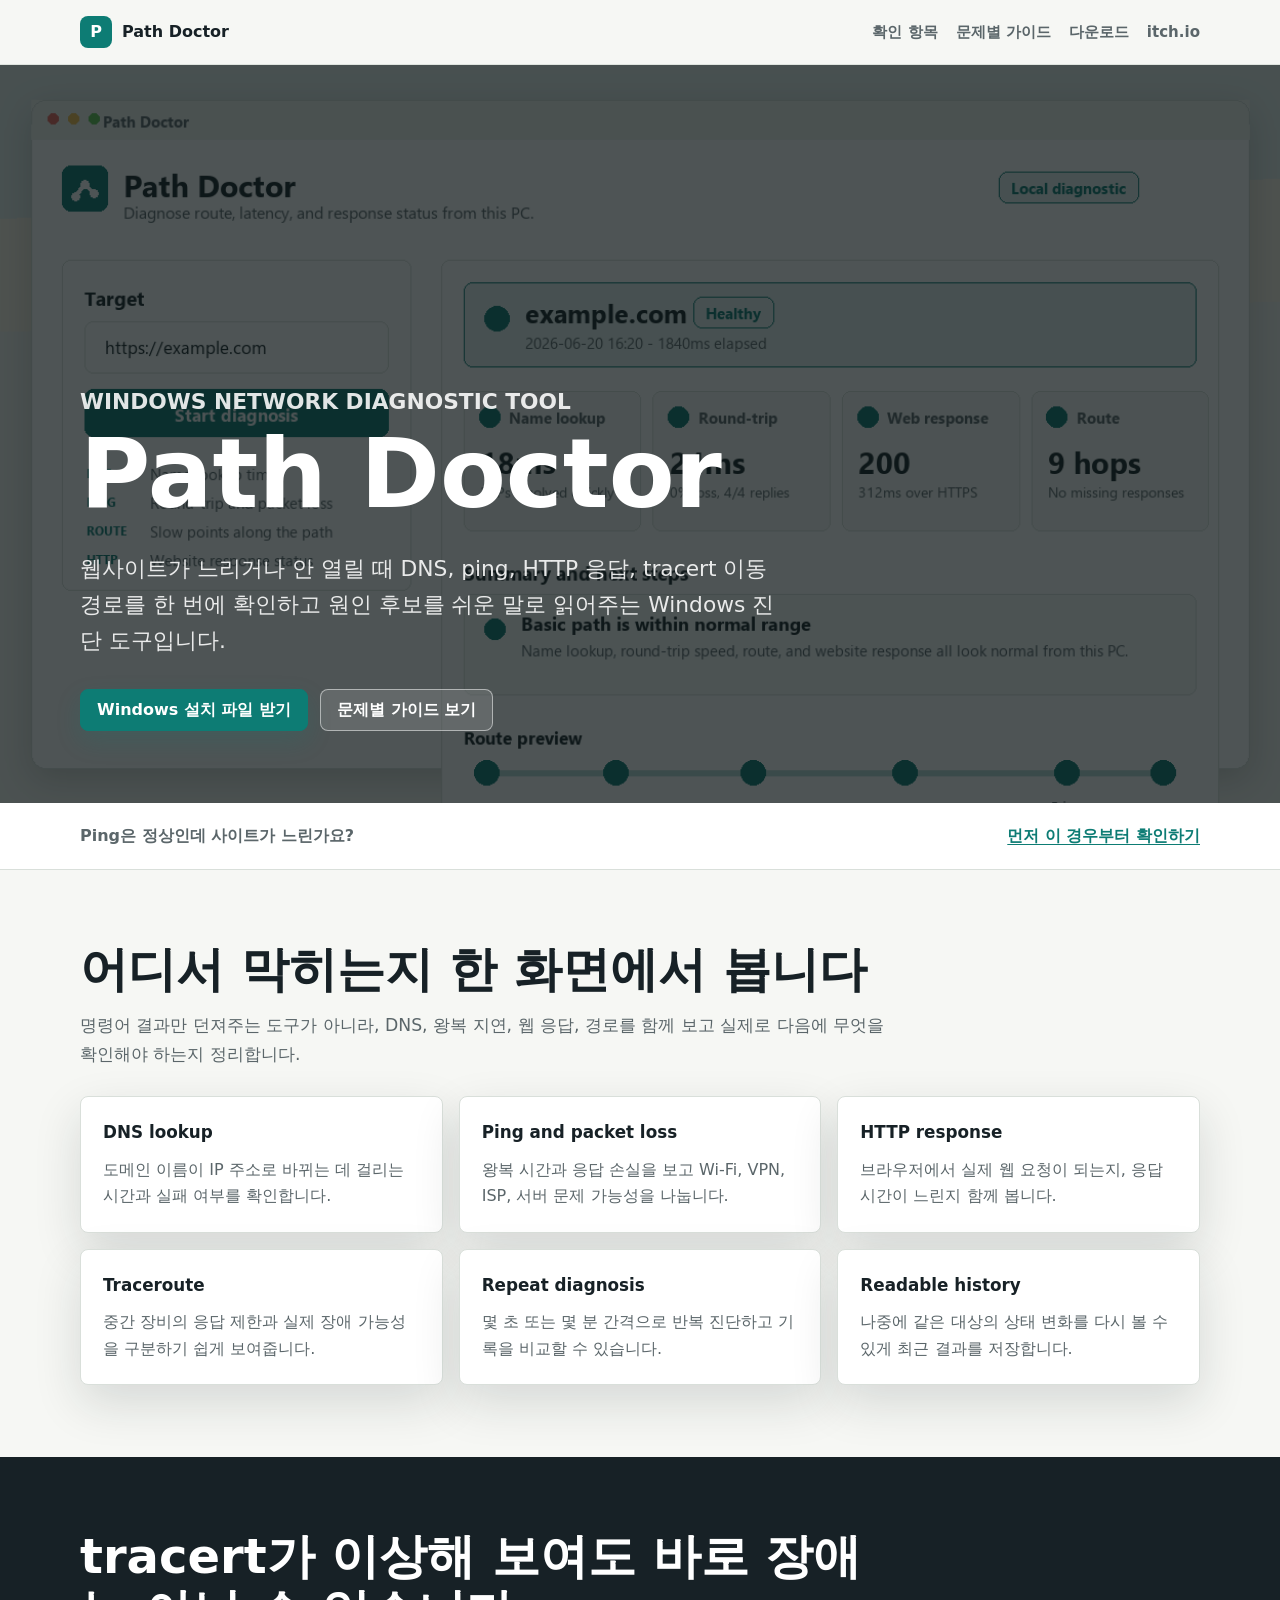
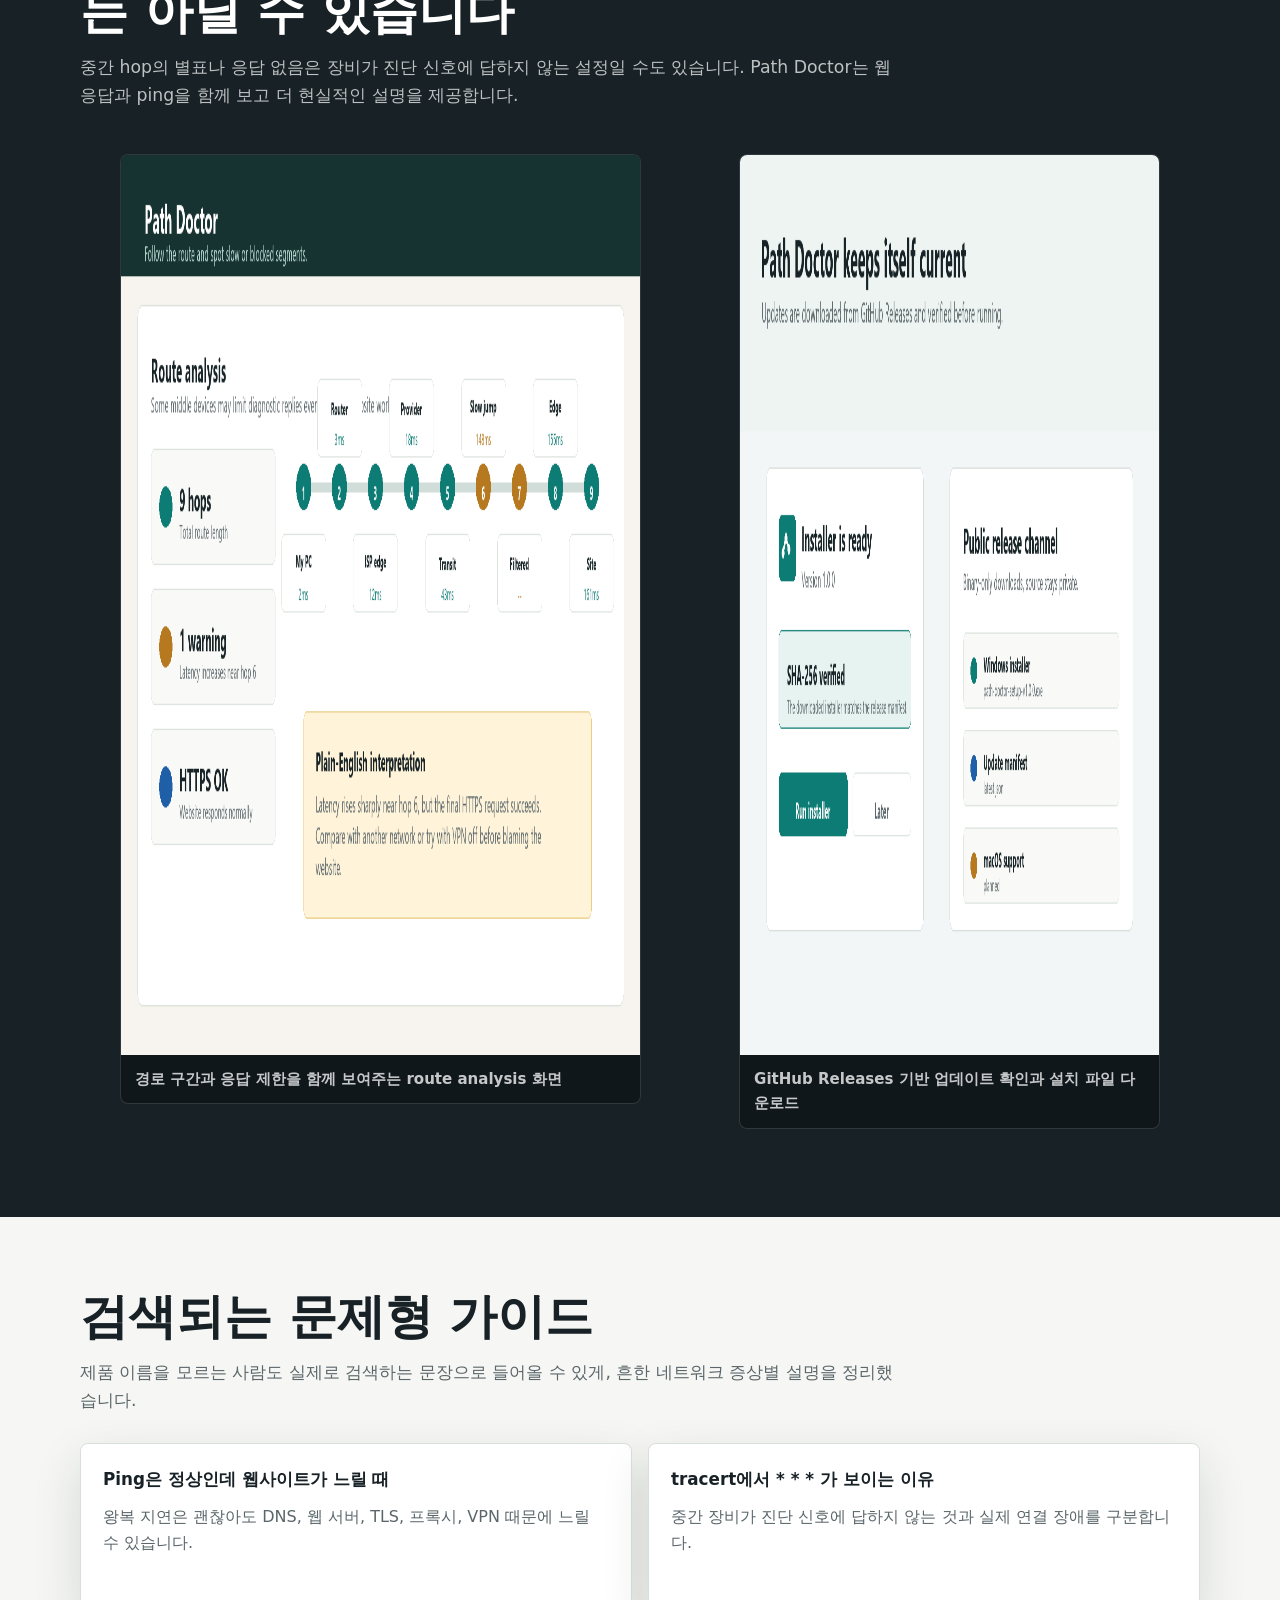
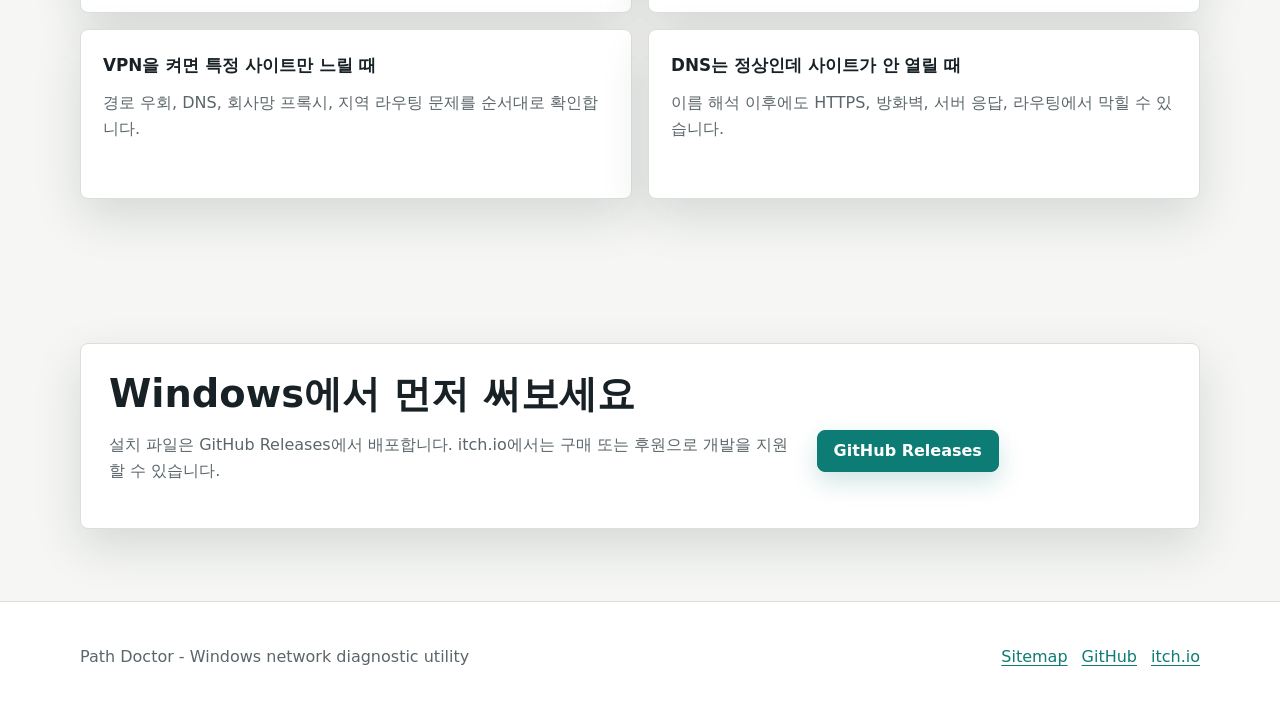
==== path-doctor/index.html @ 53abde6f "Add legacy path redirect" ====
<!doctype html>
<html lang="ko">
  <head>
    <meta charset="utf-8">
    <meta name="viewport" content="width=device-width, initial-scale=1">
    <meta http-equiv="refresh" content="0; url=../">
    <link rel="canonical" href="https://uwanggood.github.io/">
    <title>Path Doctor로 이동 중</title>
  </head>
  <body>
    <p><a href="../">Path Doctor SEO site로 이동합니다.</a></p>
  </body>
</html>
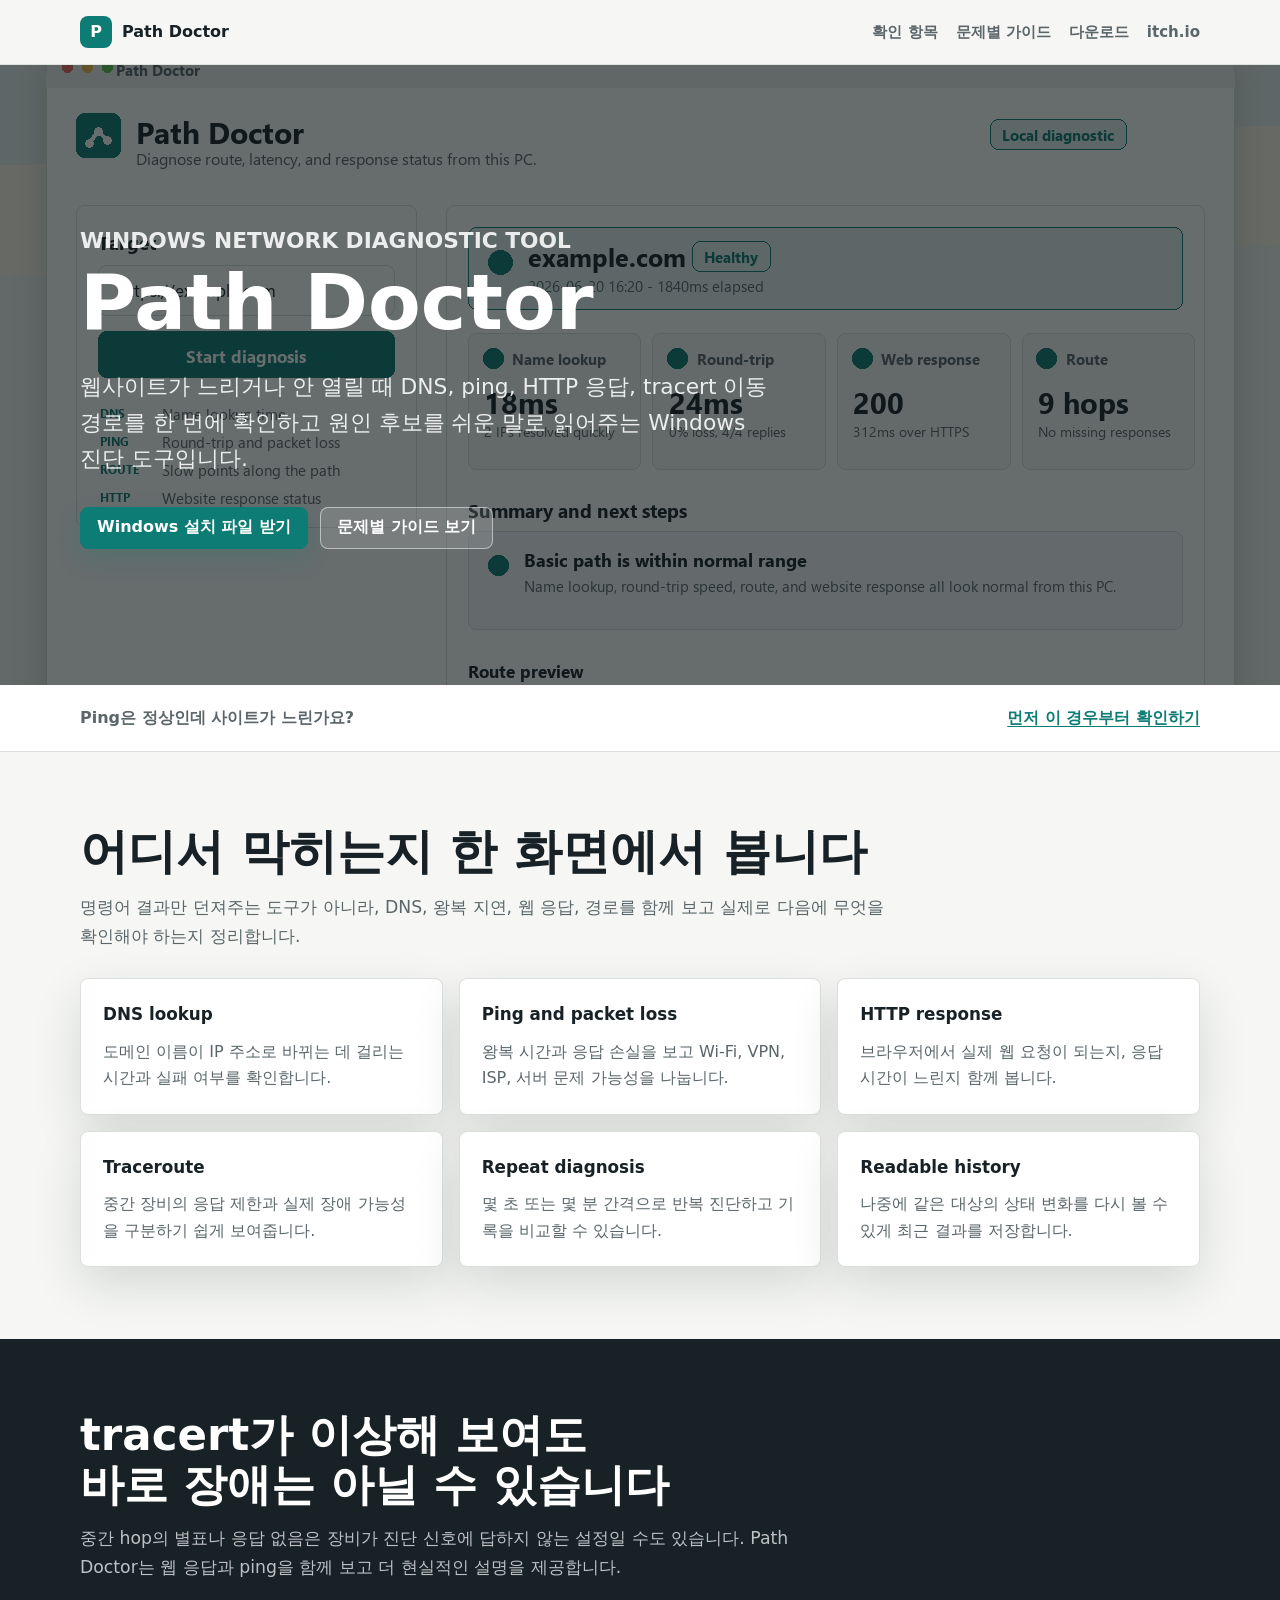
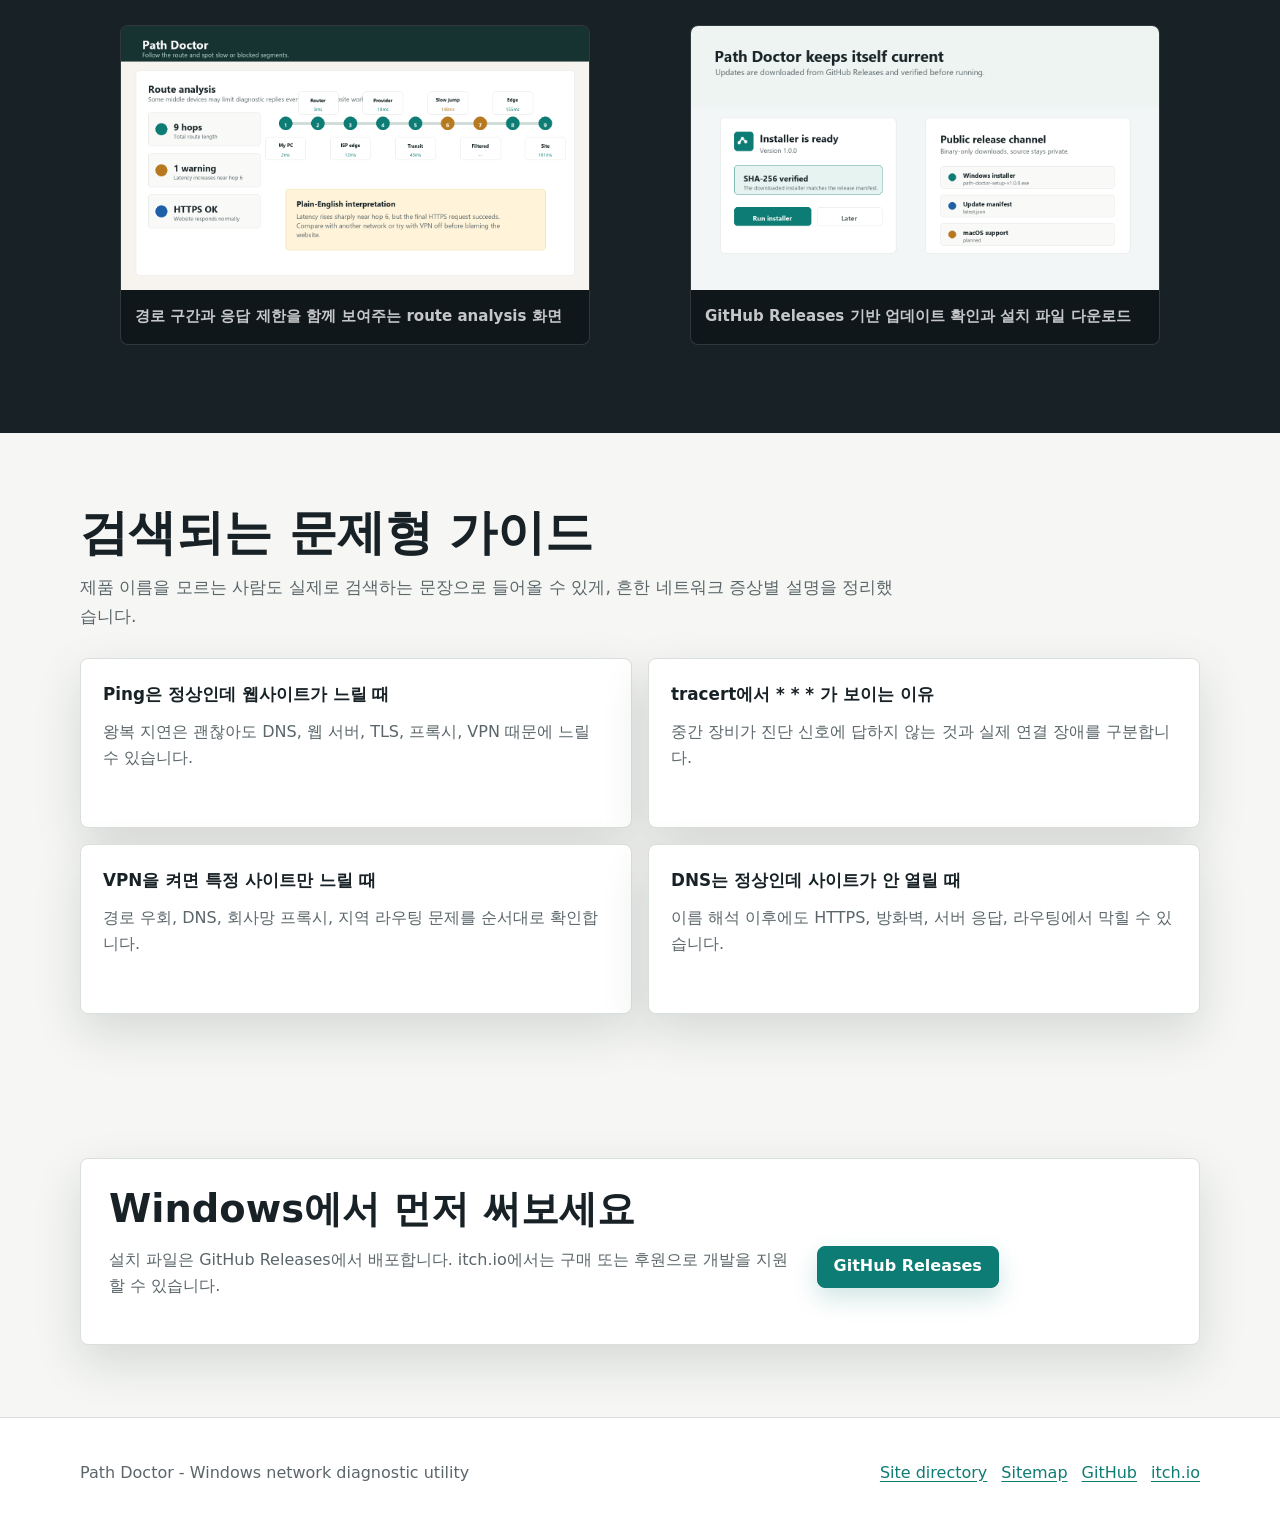
==== commit 3d4ed95a: "Move Path Doctor site under project URL" ====
--- a/path-doctor/index.html
+++ b/path-doctor/index.html
@@ -3,11 +3,180 @@
   <head>
     <meta charset="utf-8">
     <meta name="viewport" content="width=device-width, initial-scale=1">
-    <meta http-equiv="refresh" content="0; url=../">
-    <link rel="canonical" href="https://uwanggood.github.io/">
-    <title>Path Doctor로 이동 중</title>
+    <title>Path Doctor | 웹사이트가 느리거나 안 열릴 때 원인 확인</title>
+    <meta name="description" content="Path Doctor는 Windows에서 DNS, ping, 웹 응답, tracert 경로를 한 번에 확인하고 웹사이트가 느리거나 안 열리는 원인을 쉽게 읽어주는 네트워크 진단 도구입니다.">
+    <link rel="canonical" href="https://uwanggood.github.io/path-doctor/">
+    <meta property="og:type" content="website">
+    <meta property="og:title" content="Path Doctor | 웹사이트가 느리거나 안 열릴 때 원인 확인">
+    <meta property="og:description" content="Ping, DNS, HTTP 응답, traceroute 결과를 한 화면에서 보고 문제 가능성을 쉽게 확인하세요.">
+    <meta property="og:url" content="https://uwanggood.github.io/path-doctor/">
+    <meta property="og:image" content="https://uwanggood.github.io/assets/path-doctor-cover.png">
+    <meta name="twitter:card" content="summary_large_image">
+    <meta name="twitter:title" content="Path Doctor | 웹사이트가 느리거나 안 열릴 때 원인 확인">
+    <meta name="twitter:description" content="DNS, ping, 웹 응답, 이동 경로를 일반 사람이 읽기 쉬운 말로 요약합니다.">
+    <meta name="twitter:image" content="https://uwanggood.github.io/assets/path-doctor-cover.png">
+    <link rel="stylesheet" href="../styles.css?v=20260621c">
+    <script type="application/ld+json">
+      {
+        "@context": "https://schema.org",
+        "@type": "SoftwareApplication",
+        "name": "Path Doctor",
+        "applicationCategory": "UtilitiesApplication",
+        "operatingSystem": "Windows",
+        "description": "Windows network diagnostic tool that checks DNS, ping, HTTP response, and route hops, then explains likely causes in plain language.",
+        "image": "https://uwanggood.github.io/assets/path-doctor-cover.png",
+        "downloadUrl": "https://github.com/Uwanggood/path-doctor-releases/releases/latest",
+        "offers": {
+          "@type": "Offer",
+          "url": "https://uwanggood.itch.io/path-doctor",
+          "priceCurrency": "USD",
+          "price": "3"
+        },
+        "author": {
+          "@type": "Person",
+          "name": "Uwanggood"
+        }
+      }
+    </script>
   </head>
   <body>
-    <p><a href="../">Path Doctor SEO site로 이동합니다.</a></p>
+    <a class="skip-link" href="#main">본문으로 이동</a>
+    <header class="site-header">
+      <nav class="nav" aria-label="주요 메뉴">
+        <a class="brand" href="./index.html" aria-label="Path Doctor 홈">
+          <span class="brand-mark">P</span>
+          <span>Path Doctor</span>
+        </a>
+        <div class="nav-links">
+          <a href="#checks">확인 항목</a>
+          <a href="#guides">문제별 가이드</a>
+          <a href="https://github.com/Uwanggood/path-doctor-releases/releases/latest">다운로드</a>
+          <a href="https://uwanggood.itch.io/path-doctor">itch.io</a>
+        </div>
+      </nav>
+    </header>
+
+    <main id="main">
+      <section class="hero" aria-label="Path Doctor 소개">
+        <div class="hero-inner">
+          <p class="eyebrow">Windows network diagnostic tool</p>
+          <h1>Path Doctor</h1>
+          <p>웹사이트가 느리거나 안 열릴 때 DNS, ping, HTTP 응답, tracert 이동 경로를 한 번에 확인하고 원인 후보를 쉬운 말로 읽어주는 Windows 진단 도구입니다.</p>
+          <div class="hero-actions">
+            <a class="button" href="https://github.com/Uwanggood/path-doctor-releases/releases/latest">Windows 설치 파일 받기</a>
+            <a class="button secondary" href="#guides">문제별 가이드 보기</a>
+          </div>
+        </div>
+      </section>
+
+      <div class="below-hint">
+        <div class="below-hint-inner">
+          <span>Ping은 정상인데 사이트가 느린가요?</span>
+          <a href="./ping-normal-site-slow.html">먼저 이 경우부터 확인하기</a>
+        </div>
+      </div>
+
+      <section id="checks" class="section">
+        <div class="section-title">
+          <h2>어디서 막히는지 한 화면에서 봅니다</h2>
+          <p>명령어 결과만 던져주는 도구가 아니라, DNS, 왕복 지연, 웹 응답, 경로를 함께 보고 실제로 다음에 무엇을 확인해야 하는지 정리합니다.</p>
+        </div>
+        <div class="grid">
+          <article class="card">
+            <strong>DNS lookup</strong>
+            <p>도메인 이름이 IP 주소로 바뀌는 데 걸리는 시간과 실패 여부를 확인합니다.</p>
+          </article>
+          <article class="card">
+            <strong>Ping and packet loss</strong>
+            <p>왕복 시간과 응답 손실을 보고 Wi-Fi, VPN, ISP, 서버 문제 가능성을 나눕니다.</p>
+          </article>
+          <article class="card">
+            <strong>HTTP response</strong>
+            <p>브라우저에서 실제 웹 요청이 되는지, 응답 시간이 느린지 함께 봅니다.</p>
+          </article>
+          <article class="card">
+            <strong>Traceroute</strong>
+            <p>중간 장비의 응답 제한과 실제 장애 가능성을 구분하기 쉽게 보여줍니다.</p>
+          </article>
+          <article class="card">
+            <strong>Repeat diagnosis</strong>
+            <p>몇 초 또는 몇 분 간격으로 반복 진단하고 기록을 비교할 수 있습니다.</p>
+          </article>
+          <article class="card">
+            <strong>Readable history</strong>
+            <p>나중에 같은 대상의 상태 변화를 다시 볼 수 있게 최근 결과를 저장합니다.</p>
+          </article>
+        </div>
+      </section>
+
+      <section class="screenshot-band">
+        <div class="section">
+          <div class="section-title">
+            <h2>tracert가 이상해 보여도 바로 장애는 아닐 수 있습니다</h2>
+            <p>중간 hop의 별표나 응답 없음은 장비가 진단 신호에 답하지 않는 설정일 수도 있습니다. Path Doctor는 웹 응답과 ping을 함께 보고 더 현실적인 설명을 제공합니다.</p>
+          </div>
+          <div class="screenshots">
+            <figure class="shot">
+              <img src="../assets/path-doctor-screenshot-route-analysis.png" alt="Path Doctor route analysis screen showing route segments and response status" width="1280" height="720" loading="lazy">
+              <figcaption>경로 구간과 응답 제한을 함께 보여주는 route analysis 화면</figcaption>
+            </figure>
+            <figure class="shot">
+              <img src="../assets/path-doctor-screenshot-updates.png" alt="Path Doctor update check dialog and dashboard" width="1280" height="720" loading="lazy">
+              <figcaption>GitHub Releases 기반 업데이트 확인과 설치 파일 다운로드</figcaption>
+            </figure>
+          </div>
+        </div>
+      </section>
+
+      <section id="guides" class="section">
+        <div class="section-title">
+          <h2>검색되는 문제형 가이드</h2>
+          <p>제품 이름을 모르는 사람도 실제로 검색하는 문장으로 들어올 수 있게, 흔한 네트워크 증상별 설명을 정리했습니다.</p>
+        </div>
+        <div class="article-list">
+          <a class="article-card" href="./ping-normal-site-slow.html">
+            <strong>Ping은 정상인데 웹사이트가 느릴 때</strong>
+            <p>왕복 지연은 괜찮아도 DNS, 웹 서버, TLS, 프록시, VPN 때문에 느릴 수 있습니다.</p>
+          </a>
+          <a class="article-card" href="./tracert-star-star-star.html">
+            <strong>tracert에서 * * * 가 보이는 이유</strong>
+            <p>중간 장비가 진단 신호에 답하지 않는 것과 실제 연결 장애를 구분합니다.</p>
+          </a>
+          <a class="article-card" href="./vpn-site-slow.html">
+            <strong>VPN을 켜면 특정 사이트만 느릴 때</strong>
+            <p>경로 우회, DNS, 회사망 프록시, 지역 라우팅 문제를 순서대로 확인합니다.</p>
+          </a>
+          <a class="article-card" href="./dns-normal-site-not-opening.html">
+            <strong>DNS는 정상인데 사이트가 안 열릴 때</strong>
+            <p>이름 해석 이후에도 HTTPS, 방화벽, 서버 응답, 라우팅에서 막힐 수 있습니다.</p>
+          </a>
+        </div>
+      </section>
+
+      <section class="section">
+        <div class="download-panel">
+          <div>
+            <h2>Windows에서 먼저 써보세요</h2>
+            <p>설치 파일은 GitHub Releases에서 배포합니다. itch.io에서는 구매 또는 후원으로 개발을 지원할 수 있습니다.</p>
+          </div>
+          <div class="hero-actions">
+            <a class="button" href="https://github.com/Uwanggood/path-doctor-releases/releases/latest">GitHub Releases</a>
+            <a class="button secondary" href="https://uwanggood.itch.io/path-doctor">itch.io에서 보기</a>
+          </div>
+        </div>
+      </section>
+    </main>
+
+    <footer class="site-footer">
+      <div class="footer-inner">
+        <span>Path Doctor - Windows network diagnostic utility</span>
+        <div class="footer-links">
+          <a href="../">Site directory</a>
+          <a href="../sitemap.xml">Sitemap</a>
+          <a href="https://github.com/Uwanggood/path-doctor-releases">GitHub</a>
+          <a href="https://uwanggood.itch.io/path-doctor">itch.io</a>
+        </div>
+      </div>
+    </footer>
   </body>
 </html>
--- a/styles.css
+++ b/styles.css
@@ -0,0 +1,688 @@
+:root {
+  --surface: #f6f7f4;
+  --paper: #ffffff;
+  --ink: #172126;
+  --muted: #5b666a;
+  --border: #d9dfda;
+  --primary: #0d7c74;
+  --primary-soft: #e7f3f1;
+  --warning: #b7791f;
+  --critical: #b42318;
+  --shadow: 0 18px 48px rgba(23, 33, 38, 0.14);
+  color-scheme: light;
+}
+
+* {
+  box-sizing: border-box;
+}
+
+html {
+  scroll-behavior: smooth;
+}
+
+body {
+  margin: 0;
+  background: var(--surface);
+  color: var(--ink);
+  font-family: Inter, ui-sans-serif, system-ui, -apple-system, BlinkMacSystemFont,
+    "Segoe UI", "Apple SD Gothic Neo", "Noto Sans KR", sans-serif;
+  line-height: 1.65;
+}
+
+a {
+  color: var(--primary);
+  text-underline-offset: 0.18em;
+}
+
+img {
+  max-width: 100%;
+  display: block;
+}
+
+.skip-link {
+  position: absolute;
+  left: 16px;
+  top: -80px;
+  z-index: 20;
+  padding: 10px 12px;
+  background: var(--ink);
+  color: var(--paper);
+  border-radius: 8px;
+}
+
+.skip-link:focus {
+  top: 16px;
+}
+
+.site-header {
+  position: sticky;
+  top: 0;
+  z-index: 10;
+  padding-inline: 16px;
+  border-bottom: 1px solid rgba(217, 223, 218, 0.78);
+  background: rgba(246, 247, 244, 0.94);
+  backdrop-filter: blur(12px);
+}
+
+.nav {
+  width: min(1120px, 100%);
+  margin: 0 auto;
+  min-height: 64px;
+  display: flex;
+  align-items: center;
+  justify-content: space-between;
+  gap: 20px;
+}
+
+.brand {
+  display: inline-flex;
+  align-items: center;
+  gap: 10px;
+  color: var(--ink);
+  font-weight: 900;
+  text-decoration: none;
+}
+
+.brand-mark {
+  width: 32px;
+  height: 32px;
+  display: grid;
+  place-items: center;
+  border-radius: 8px;
+  background: var(--primary);
+  color: var(--paper);
+  font-weight: 900;
+}
+
+.nav-links {
+  display: flex;
+  align-items: center;
+  gap: 18px;
+  font-size: 0.94rem;
+  font-weight: 800;
+}
+
+.nav-links a {
+  color: var(--muted);
+  text-decoration: none;
+}
+
+.nav-links a:hover {
+  color: var(--ink);
+}
+
+.button {
+  display: inline-flex;
+  align-items: center;
+  justify-content: center;
+  min-height: 42px;
+  padding: 0 16px;
+  border: 1px solid var(--primary);
+  border-radius: 8px;
+  background: var(--primary);
+  color: var(--paper);
+  font-weight: 900;
+  text-decoration: none;
+  box-shadow: 0 10px 24px rgba(13, 124, 116, 0.2);
+}
+
+.button.secondary {
+  background: var(--paper);
+  color: var(--primary);
+  box-shadow: none;
+}
+
+.hero {
+  min-height: 500px;
+  height: min(620px, calc(100vh - 64px));
+  position: relative;
+  display: grid;
+  align-items: center;
+  isolation: isolate;
+  background-image: url("./assets/path-doctor-screenshot-dashboard.png");
+  background-size: min(1450px, 100vw) auto;
+  background-position: center center;
+  background-repeat: no-repeat;
+  background-color: #172126;
+}
+
+.hero::before {
+  content: "";
+  position: absolute;
+  inset: 0;
+  z-index: -1;
+  background: rgba(10, 18, 20, 0.62);
+}
+
+.hero-inner {
+  width: min(1120px, calc(100% - 32px));
+  margin: 0 auto;
+  padding: 52px 0;
+  color: var(--paper);
+}
+
+.eyebrow {
+  display: inline-flex;
+  margin: 0 0 18px;
+  color: #a7e2dc;
+  font-size: 0.88rem;
+  font-weight: 900;
+  text-transform: uppercase;
+}
+
+h1,
+h2,
+h3 {
+  margin: 0;
+  line-height: 1.14;
+}
+
+.hero h1 {
+  max-width: 780px;
+  font-size: clamp(3rem, 6.2vw, 4.8rem);
+  letter-spacing: 0;
+}
+
+.hero p {
+  max-width: 700px;
+  margin: 22px 0 0;
+  color: rgba(255, 255, 255, 0.88);
+  font-size: clamp(1.08rem, 2vw, 1.36rem);
+  word-break: keep-all;
+}
+
+.hero-actions {
+  display: flex;
+  flex-wrap: wrap;
+  gap: 12px;
+  margin-top: 30px;
+}
+
+.hero-actions .button.secondary {
+  border-color: rgba(255, 255, 255, 0.5);
+  background: rgba(255, 255, 255, 0.12);
+  color: var(--paper);
+}
+
+.below-hint {
+  padding: 20px 0;
+  background: var(--paper);
+  border-bottom: 1px solid var(--border);
+}
+
+.below-hint-inner,
+.section,
+.article-shell {
+  width: min(1120px, calc(100% - 32px));
+  margin: 0 auto;
+}
+
+.below-hint-inner {
+  display: flex;
+  flex-wrap: wrap;
+  gap: 12px;
+  align-items: center;
+  justify-content: space-between;
+  color: var(--muted);
+  font-weight: 800;
+}
+
+.section {
+  padding: 72px 0;
+}
+
+.section-title {
+  max-width: 820px;
+  margin-bottom: 28px;
+}
+
+.section-title h2 {
+  font-size: clamp(2rem, 4vw, 3rem);
+  word-break: keep-all;
+}
+
+.section-title p {
+  margin: 14px 0 0;
+  color: var(--muted);
+  font-size: 1.08rem;
+}
+
+.grid {
+  display: grid;
+  grid-template-columns: repeat(3, minmax(0, 1fr));
+  gap: 16px;
+}
+
+.card,
+.article-card,
+.callout,
+.download-panel,
+.article-nav {
+  border: 1px solid var(--border);
+  border-radius: 8px;
+  background: var(--paper);
+  box-shadow: var(--shadow);
+}
+
+.card {
+  padding: 22px;
+}
+
+.card strong,
+.article-card strong {
+  display: block;
+  color: var(--ink);
+  font-size: 1.05rem;
+}
+
+.card p,
+.article-card p {
+  margin: 10px 0 0;
+  color: var(--muted);
+}
+
+.screenshot-band {
+  background: #172126;
+}
+
+.screenshot-band .section-title {
+  max-width: 760px;
+  color: var(--paper);
+}
+
+.screenshot-band .section-title h2 {
+  font-size: clamp(1.9rem, 3.4vw, 2.75rem);
+  text-wrap: balance;
+  word-break: keep-all;
+}
+
+.screenshot-band .section-title p {
+  color: rgba(255, 255, 255, 0.72);
+  word-break: keep-all;
+}
+
+.screenshots {
+  display: grid;
+  grid-template-columns: repeat(2, minmax(0, 1fr));
+  gap: 20px;
+  align-items: stretch;
+}
+
+.shot {
+  overflow: hidden;
+  display: grid;
+  grid-template-rows: auto minmax(54px, auto);
+  border: 1px solid rgba(255, 255, 255, 0.14);
+  border-radius: 8px;
+  background: #0f171b;
+}
+
+.shot img {
+  display: block;
+  width: 100%;
+  height: auto;
+  background: #edf2ef;
+}
+
+.shot figcaption {
+  align-content: center;
+  padding: 12px 14px;
+  color: rgba(255, 255, 255, 0.76);
+  font-size: 0.94rem;
+  font-weight: 800;
+  line-height: 1.45;
+}
+
+.article-list {
+  display: grid;
+  grid-template-columns: repeat(2, minmax(0, 1fr));
+  gap: 16px;
+}
+
+.article-card {
+  min-height: 170px;
+  padding: 22px;
+  text-decoration: none;
+}
+
+.article-card:hover {
+  border-color: rgba(13, 124, 116, 0.52);
+}
+
+.directory-grid {
+  display: grid;
+  grid-template-columns: minmax(0, 1.35fr) minmax(280px, 0.65fr);
+  gap: 18px;
+  align-items: start;
+}
+
+.site-card {
+  padding: 24px;
+  border: 1px solid var(--border);
+  border-radius: 8px;
+  background: var(--paper);
+  box-shadow: var(--shadow);
+}
+
+.site-card h2 {
+  font-size: clamp(1.5rem, 3vw, 2rem);
+}
+
+.site-card p {
+  color: var(--muted);
+}
+
+.site-card-head {
+  display: flex;
+  flex-wrap: wrap;
+  gap: 16px;
+  align-items: flex-start;
+  justify-content: space-between;
+}
+
+.status-pill {
+  display: inline-flex;
+  min-height: 34px;
+  align-items: center;
+  border: 1px solid rgba(13, 124, 116, 0.28);
+  border-radius: 999px;
+  padding: 0 12px;
+  background: var(--primary-soft);
+  color: var(--primary);
+  font-weight: 900;
+}
+
+.site-meta {
+  display: grid;
+  grid-template-columns: repeat(2, minmax(0, 1fr));
+  gap: 12px;
+  margin: 24px 0;
+}
+
+.site-meta div {
+  min-width: 0;
+  padding: 14px;
+  border: 1px solid var(--border);
+  border-radius: 8px;
+  background: #fbfcfa;
+}
+
+.site-meta dt {
+  color: var(--muted);
+  font-size: 0.86rem;
+  font-weight: 900;
+}
+
+.site-meta dd {
+  margin: 4px 0 0;
+  overflow-wrap: anywhere;
+  font-weight: 900;
+}
+
+.compact-list {
+  margin: 18px 0 0;
+  padding-left: 1.2rem;
+}
+
+.compact-list li + li {
+  margin-top: 12px;
+}
+
+.registry-table {
+  overflow: hidden;
+  border: 1px solid var(--border);
+  border-radius: 8px;
+  background: var(--paper);
+}
+
+.registry-table > div {
+  display: grid;
+  grid-template-columns: 0.8fr 1fr 1.2fr;
+  gap: 12px;
+  padding: 14px 16px;
+  border-top: 1px solid var(--border);
+}
+
+.registry-table > div:first-child {
+  border-top: 0;
+  background: var(--primary-soft);
+}
+
+.registry-table span {
+  min-width: 0;
+  overflow-wrap: anywhere;
+}
+
+.download-panel {
+  padding: 28px;
+  display: grid;
+  grid-template-columns: minmax(0, 1fr) auto;
+  gap: 24px;
+  align-items: center;
+}
+
+.download-panel h2 {
+  font-size: clamp(1.7rem, 3vw, 2.4rem);
+}
+
+.download-panel p {
+  color: var(--muted);
+}
+
+.site-footer {
+  padding: 42px 0;
+  border-top: 1px solid var(--border);
+  background: var(--paper);
+  color: var(--muted);
+}
+
+.footer-inner {
+  width: min(1120px, calc(100% - 32px));
+  margin: 0 auto;
+  display: flex;
+  flex-wrap: wrap;
+  gap: 16px;
+  align-items: center;
+  justify-content: space-between;
+}
+
+.footer-links {
+  display: flex;
+  flex-wrap: wrap;
+  gap: 14px;
+}
+
+.article-hero {
+  background: var(--paper);
+  border-bottom: 1px solid var(--border);
+}
+
+.article-shell {
+  padding: 70px 0;
+}
+
+.article-shell.narrow {
+  width: min(940px, calc(100% - 32px));
+}
+
+.article-kicker {
+  color: var(--primary);
+  font-weight: 900;
+  text-transform: uppercase;
+  font-size: 0.86rem;
+}
+
+.article-hero h1 {
+  max-width: 900px;
+  margin-top: 14px;
+  font-size: clamp(2.2rem, 4.4vw, 3.45rem);
+  line-height: 1.16;
+  text-wrap: balance;
+  word-break: keep-all;
+  overflow-wrap: normal;
+}
+
+.article-hero p {
+  max-width: 760px;
+  color: var(--muted);
+  font-size: 1.16rem;
+  word-break: keep-all;
+}
+
+.article-body {
+  padding: 54px 0;
+}
+
+.article-body h2 {
+  margin-top: 42px;
+  font-size: 1.8rem;
+}
+
+.article-body h3 {
+  margin-top: 28px;
+  font-size: 1.25rem;
+}
+
+.article-body p,
+.article-body li {
+  color: #344044;
+}
+
+.article-body code {
+  padding: 2px 5px;
+  border-radius: 5px;
+  background: #eef2ee;
+  color: #0f3632;
+}
+
+.article-body ul,
+.article-body ol {
+  padding-left: 1.2rem;
+}
+
+.callout {
+  margin: 28px 0;
+  padding: 18px 20px;
+  border-left: 5px solid var(--primary);
+  box-shadow: none;
+}
+
+.callout.warning {
+  border-left-color: var(--warning);
+}
+
+.callout.critical {
+  border-left-color: var(--critical);
+}
+
+.article-nav {
+  margin-top: 44px;
+  padding: 18px;
+  display: grid;
+  grid-template-columns: 1fr 1fr;
+  gap: 12px;
+  box-shadow: none;
+}
+
+.article-nav a {
+  padding: 12px;
+  border-radius: 8px;
+  background: var(--primary-soft);
+  font-weight: 900;
+  text-decoration: none;
+}
+
+@media (max-width: 840px) {
+  .nav {
+    align-items: flex-start;
+    flex-direction: column;
+    padding: 14px 0;
+  }
+
+  .nav-links {
+    width: 100%;
+    overflow-x: auto;
+    padding-bottom: 4px;
+  }
+
+  .hero-inner {
+    padding: 54px 0;
+  }
+
+  .grid,
+  .article-list,
+  .directory-grid,
+  .screenshots,
+  .download-panel,
+  .article-nav {
+    grid-template-columns: 1fr;
+  }
+
+  .site-meta,
+  .registry-table > div {
+    grid-template-columns: 1fr;
+  }
+
+  .download-panel {
+    align-items: stretch;
+  }
+}
+
+@media (max-width: 520px) {
+  .nav-links {
+    gap: 12px;
+    font-size: 0.9rem;
+  }
+
+  .hero {
+    min-height: 500px;
+    height: auto;
+    background-size: auto 92%;
+    background-position: center center;
+  }
+
+  .hero h1 {
+    font-size: clamp(2.55rem, 12vw, 2.85rem);
+  }
+
+  .hero p {
+    max-width: 20.5rem;
+    font-size: 0.98rem;
+    word-break: keep-all;
+    overflow-wrap: break-word;
+  }
+
+  .hero-actions {
+    flex-direction: column;
+    align-items: stretch;
+  }
+
+  .hero-actions .button {
+    justify-content: center;
+    width: 100%;
+    text-align: center;
+  }
+
+  .section-title h2 {
+    font-size: clamp(1.75rem, 8.4vw, 2.15rem);
+    line-height: 1.18;
+    text-wrap: balance;
+    word-break: keep-all;
+    overflow-wrap: break-word;
+  }
+
+  .section-title p {
+    font-size: 1rem;
+    word-break: normal;
+    overflow-wrap: anywhere;
+  }
+
+  .article-hero h1 {
+    font-size: clamp(2rem, 9vw, 2.65rem);
+  }
+
+  .section,
+  .article-shell {
+    padding: 48px 0;
+  }
+}
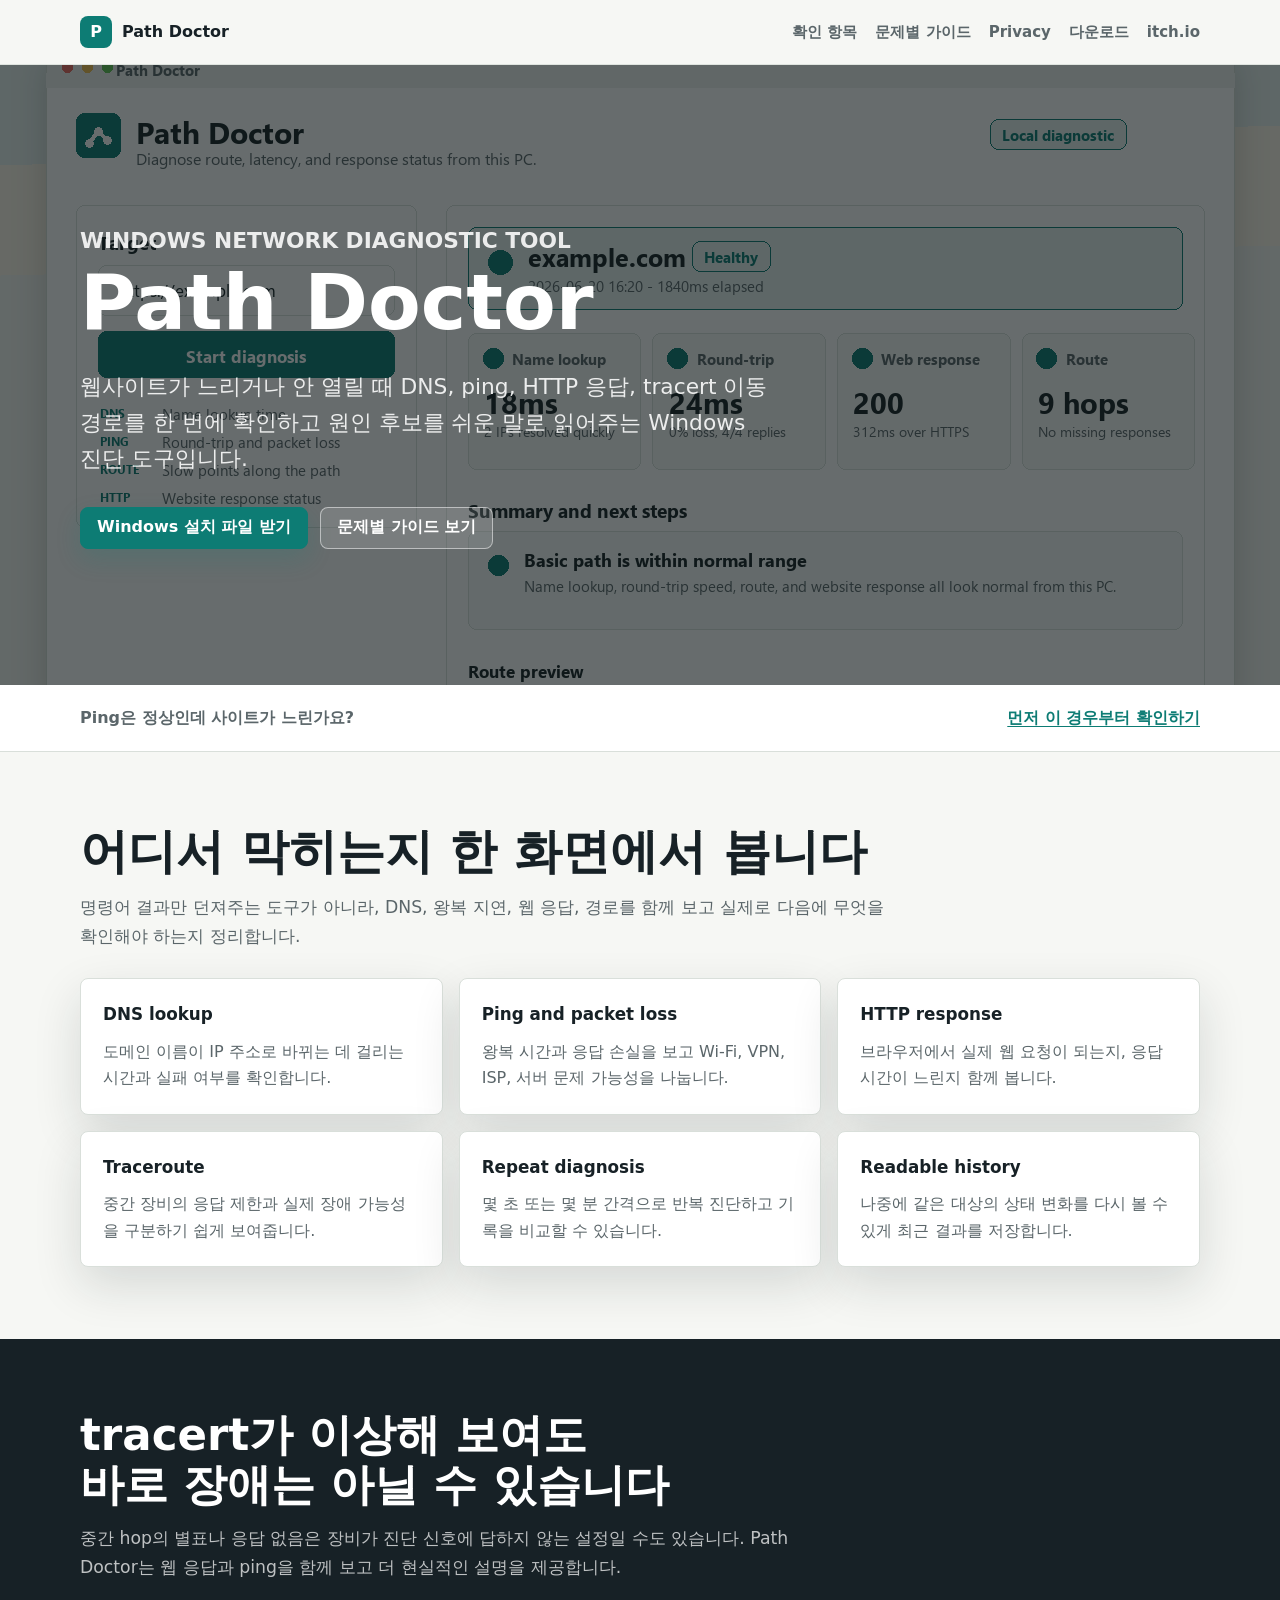
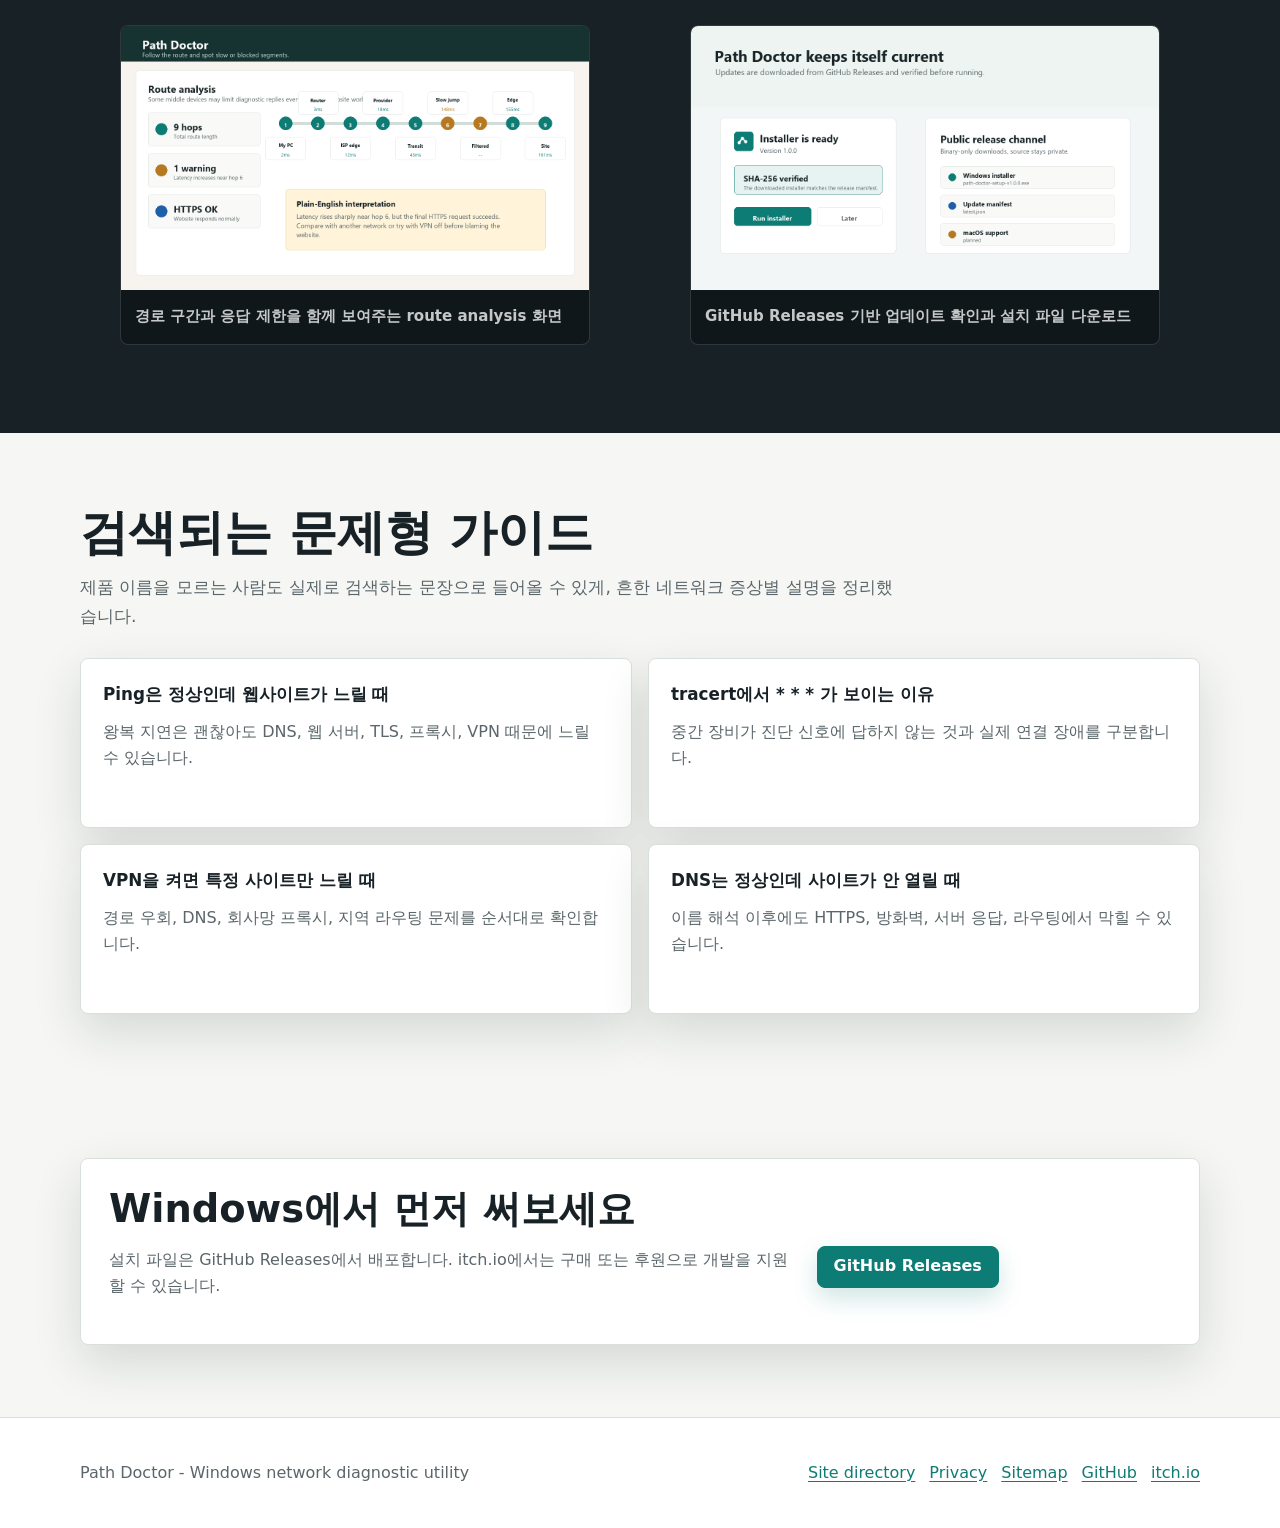
==== commit 9c5c0015: "Add shared privacy policy pages" ====
--- a/path-doctor/index.html
+++ b/path-doctor/index.html
@@ -50,6 +50,7 @@
         <div class="nav-links">
           <a href="#checks">확인 항목</a>
           <a href="#guides">문제별 가이드</a>
+          <a href="../privacy/local-first/">Privacy</a>
           <a href="https://github.com/Uwanggood/path-doctor-releases/releases/latest">다운로드</a>
           <a href="https://uwanggood.itch.io/path-doctor">itch.io</a>
         </div>
@@ -172,6 +173,7 @@
         <span>Path Doctor - Windows network diagnostic utility</span>
         <div class="footer-links">
           <a href="../">Site directory</a>
+          <a href="../privacy/local-first/">Privacy</a>
           <a href="../sitemap.xml">Sitemap</a>
           <a href="https://github.com/Uwanggood/path-doctor-releases">GitHub</a>
           <a href="https://uwanggood.itch.io/path-doctor">itch.io</a>
